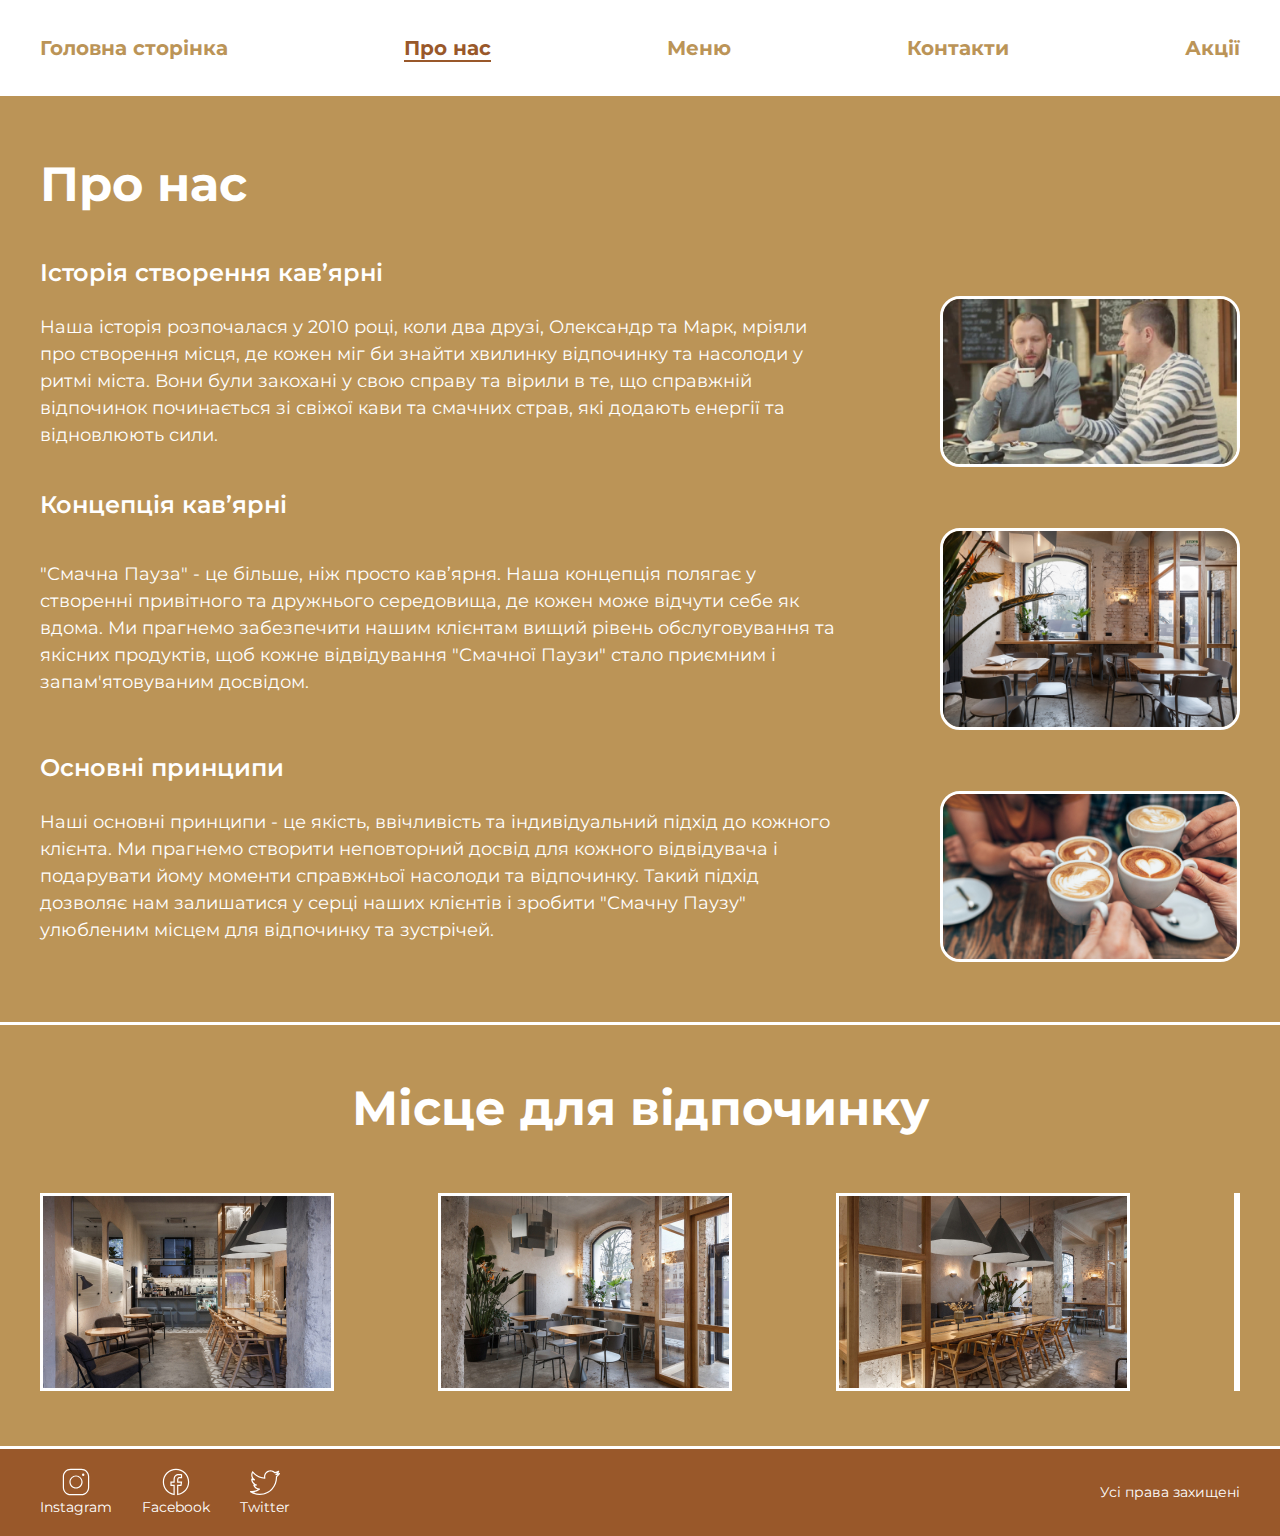
==== pages/about.html @ 5e8b5c7f "Create about.html" ====
<!DOCTYPE html>
<html lang="en">

<head>
    <meta charset="UTF-8">
    <meta name="viewport" content="width=device-width, initial-scale=1.0">
    <link rel="preconnect" href="https://fonts.googleapis.com">
    <link rel="preconnect" href="https://fonts.gstatic.com" crossorigin>
    <link href="https://fonts.googleapis.com/css2?family=Montserrat:ital,wght@0,100..900;1,100..900&display=swap"
        rel="stylesheet">
    <link rel="stylesheet" href="../css/style.css">
    <link rel="stylesheet" href="../css/reset.css">
    <title>Про нас</title>
</head>

<body>
    <!-- Шапка сайту -->
    <header>
        <!-- Контейнер, який обмежує ширину -->
        <div class="container">
            <!-- Меню (навігація) -->
            <nav class="header__menu">
                <ul class="header__menu-list">
                    <li class="header__menu-item">
                        <a href="../index.html" class="header__menu-link">Головна сторінка</a>
                    </li>
                    <li class="header__menu-item">
                        <a href="./about.html" class="header__menu-link active">Про нас</a>
                    </li>
                    <li class="header__menu-item">
                        <a href="./menu.html" class="header__menu-link">Меню</a>
                    </li>
                    <li class="header__menu-item">
                        <a href="./contacts.html" class="header__menu-link">Контакти</a>
                    </li>
                    <li class="header__menu-item">
                        <a href="./shares.html" class="header__menu-link">Акції</a>
                    </li>
                </ul>
            </nav>
        </div>
    </header>
    <!-- Головна частина сайту -->
    <main>
        <!-- Секція "  " -->
        <section class="about">
            <div class="container">
                <div class="about__wrapper">
                    <h1 class="about__title">Про нас</h1>
                    <div class="about__content">
                        <div class="about-box">
                            <h2 class="about-box__title">Історія створення кав’ярні</h2>
                            <div class="about-info">
                                <p class="about-info__text">
                                    Наша історія розпочалася у 2010 році, коли два друзі, Олександр та Марк, мріяли про створення місця, де кожен міг би знайти хвилинку відпочинку та насолоди у ритмі міста. Вони були закохані у свою справу та вірили в те, що справжній відпочинок починається зі свіжої кави та смачних страв, які додають енергії та відновлюють сили.
                                </p>
                                <img src="../img/about-1.jpg" alt="" class="about-info__img">
                            </div>
                        </div>
                        <div class="about-box">
                            <h2 class="about-box__title">Концепція кав’ярні</h2>
                            <div class="about-info">
                                <p class="about-info__text">
                                    "Смачна Пауза" - це більше, ніж просто кав’ярня. Наша концепція полягає у створенні привітного та дружнього середовища, де кожен може відчути себе як вдома. Ми прагнемо забезпечити нашим клієнтам вищий рівень обслуговування та якісних продуктів, щоб кожне відвідування "Смачної Паузи" стало приємним і запам'ятовуваним досвідом.
                                </p>
                                <img src="../img/about-2.jpg" alt="" class="about-info__img">
                            </div>
                        </div>
                        <div class="about-box">
                            <h2 class="about-box__title">Основні принципи</h2>
                            <div class="about-info">
                                <p class="about-info__text">
                                    Наші основні принципи - це якість, ввічливість та індивідуальний підхід до кожного клієнта. Ми прагнемо створити неповторний досвід для кожного відвідувача і подарувати йому моменти справжньої насолоди та відпочинку. Такий підхід дозволяє нам залишатися у серці наших клієнтів і зробити "Смачну Паузу" улюбленим місцем для відпочинку та зустрічей.
                                </p>
                                <img src="../img/about-3.jpg" alt="" class="about-info__img">
                            </div>
                        </div>
                    </div>
                </div>
            </div>
        </section>
        <section class="place">
            <div class="container">
                <div class="place__wrapper">
                    <h2 class="place__title">Місце для відпочинку</h2>
                    <div class="place__photos">
                        <img src="../img/place-1.jpg" alt="" class="place__photos-img">
                        <img src="../img/place-2.jpg" alt="" class="place__photos-img">
                        <img src="../img/place-4.jpg" alt="" class="place__photos-img">
                        <img src="../img/place-5.jpg" alt="" class="place__photos-img">
                    </div>
                </div>
            </div>
        </section>
    </main>
    <!-- Підвал сайту -->
    <footer>
        <!-- Контейнер, який обмежує ширину -->
        <div class="container">
            <div class="footer__wrapper">
                <div class="social">
                    <div class="social__block">
                        <a href="#" class="social__block-link">
                            <img src="../img/instagram.svg" alt="" class="social__block-img">
                            <p class="social__block-name">Instagram</p>
                        </a>
                    </div>
                    <div class="social__block">
                        <a href="#" class="social__block-link">
                            <img src="../img/facebook.svg" alt="" class="social__block-img">
                            <p class="social__block-name">Facebook</p>
                        </a>
                    </div>
                    <div class="social__block">
                        <a href="#" class="social__block-link">
                            <img src="../img/twitter.svg" alt="" class="social__block-img">
                            <p class="social__block-name">Twitter</p>
                        </a>
                    </div>
                </div>
                <div class="copyrights">
                    <p class="copyrights-text">Усі права захищені</p>
                </div>
            </div>
        </div>
    </footer>
</body>

</html>
---- css/style.css ----
body {
  font-family: "Montserrat", sans-serif;
  font-size: 14px;
  font-weight: 400;
  color: #fff;
  background-color: #bb9457;
  line-height: 1.5;
}

.container {
  max-width: 1230px;
  padding: 0 15px;
  margin: 0 auto;
}
/* --------------------------------------------------------------------------------------------------------------------------------------------------- */
header {
  background-color: #fff;
}

.header__menu-list {
  display: flex;
  justify-content: space-between;
  align-items: center;
  padding: 33px 0;
}

.header__menu-link {
  color: #bb9457;
  font-weight: 700;
  font-size: 20px;
  transition: all 0.3s ease-in;
}

.header__menu-link:hover {
  color: #99582a;
}

.active {
  color: #99582a;
  border-bottom: 2px solid #99582a;
}
/* --------------------------------------------------------------------------------------------------------------------------------------------------- */
.inner {
  background-image: url("../img/bg.jpg");
  background-repeat: no-repeat;
  background-size: cover;
  background-position: center;
  padding: 135px 0;
  border-bottom: 3px solid #fff;
}

.inner__title {
  font-weight: 700;
  font-size: 48px;
  max-width: 450px;
  margin-bottom: 24px;
  line-height: 1.2;
}

.inner__subtitle {
  font-size: 18px;
  max-width: 508px;
}
/* --------------------------------------------------------------------------------------------------------------------------------------------------- */
.features {
  padding: 33px 0;
  border-bottom: 3px solid #fff;
}

.features__title {
  font-size: 28px;
  font-weight: 700;
  margin-bottom: 33px;
}

.features__cardbox {
  display: grid;
  grid-template-columns: repeat(3, 1fr);
  grid-template-rows: repeat(2, 1fr);
  gap: 33px;
}

.features__card {
  background-color: #fff;
  border-radius: 20px;
  padding: 14px 18px;
}

.features__card-name {
  font-size: 20px;
  font-weight: 700;
  color: #99582a;
  margin-bottom: 14px;
}

.features__card-text {
  font-size: 14px;
  color: #99582a;
}
/* --------------------------------------------------------------------------------------------------------------------------------------------------- */
.popular {
  padding: 33px 0;
  border-bottom: 3px solid #fff;
  background-color: #99582a;
}

.popular__title {
  font-size: 28px;
  font-weight: 700;
  margin-bottom: 33px;
}

.popular__drinks,
.popular__desserts {
  display: flex;
  justify-content: space-between;
}

.popular__drinks {
  margin-bottom: 33px;
}

.popular__drinks-img {
  border-radius: 20px 20px 0 0;
  border: 3px solid #fff;
}

.popular__drinks-name,
.popular__desserts-name {
  background-color: #fff;
  height: 42px;
  font-size: 20px;
  font-weight: 700;
  color: #99582a;
  text-align: center;
  padding-top: 3px;
}

.popular__desserts-img {
  border: 3px solid #fff;
}

.popular__desserts-name {
  border-radius: 0 0 20px 20px;
}
/* --------------------------------------------------------------------------------------------------------------------------------------------------- */
.contact__form {
  padding: 90px 0;
  border-bottom: 3px solid #fff;
}

.form__title {
  font-weight: 700;
  font-size: 28px;
  text-align: center;
  margin-bottom: 33px;
}

form {
  display: flex;
  flex-direction: column;
  max-width: 926px;
  border-radius: 20px;
  margin: 0 auto;
  padding: 36px 254px;
  background-color: #99582a;
}

.form__subtitle {
  font-weight: 500;
  font-size: 21px;
  max-width: 250px;
  line-height: 1.2;
  margin-bottom: 35px;
}

input,
.form__button {
  height: 44px;
  border: 2px solid #bb9457;
  border-radius: 20px;
  padding: 13px 0 13px 19px;
}

.form__firstname,
.form__phone {
  background-color: #fff;
  margin-bottom: 18px;
  color: #99582a;
  font-weight: 500;
}

.form__button {
  background-color: #bb9457;
  border-color: #fff;
  padding: 11px 22px;
  margin: 0 auto;
  font-weight: 600;
  font-size: 18px;
  margin-top: 13px;
  box-shadow: 0 4px 6.1px rgba(255, 255, 255, 0.25);
}
/* --------------------------------------------------------------------------------------------------------------------------------------------------- */
footer {
  background-color: #99582a;
  padding: 18px 0;
}

.footer__wrapper {
  display: flex;
  justify-content: space-between;
  align-items: center;
}

.social {
  display: flex;
  align-items: center;
  gap: 30px;
  text-align: center;
}

.social__block-img {
  height: 30px;
}

.social__block-name {
  color: #fff;
}
/* --------------------------------------------------------------------------------------------------------------------------------------------------- */
.about {
  background-color: #bb9457;
  padding: 60px 0;
  border-bottom: 3px solid #fff;
}

.about__title {
  font-weight: 700;
  font-size: 48px;
  margin-bottom: 41px;
  line-height: 1.2;
}

.about__content {
  display: flex;
  flex-direction: column;
  gap: 20px;
}

.about-box__title {
  font-size: 24px;
  font-weight: 600;
  margin-bottom: 5px;
}

.about-info {
  display: flex;
  align-items: center;
  justify-content: space-between;
}

.about-info__text {
  max-width: 800px;
  font-size: 18px;
  font-weight: 400;
}

.about-info__img {
  max-width: 300px;
  border-radius: 20px;
  border: 3px solid #fff;
}

.place {
  padding: 55px 0;
  border-bottom: 3px solid #fff;
}

.place__title {
  font-weight: 700;
  font-size: 48px;
  margin-bottom: 55px;
  line-height: 1.2;
  text-align: center;
}

.place__photos {
  display: flex;
  justify-content: space-between;
}

.place__photos-img {
  border: 3px solid #fff;
}
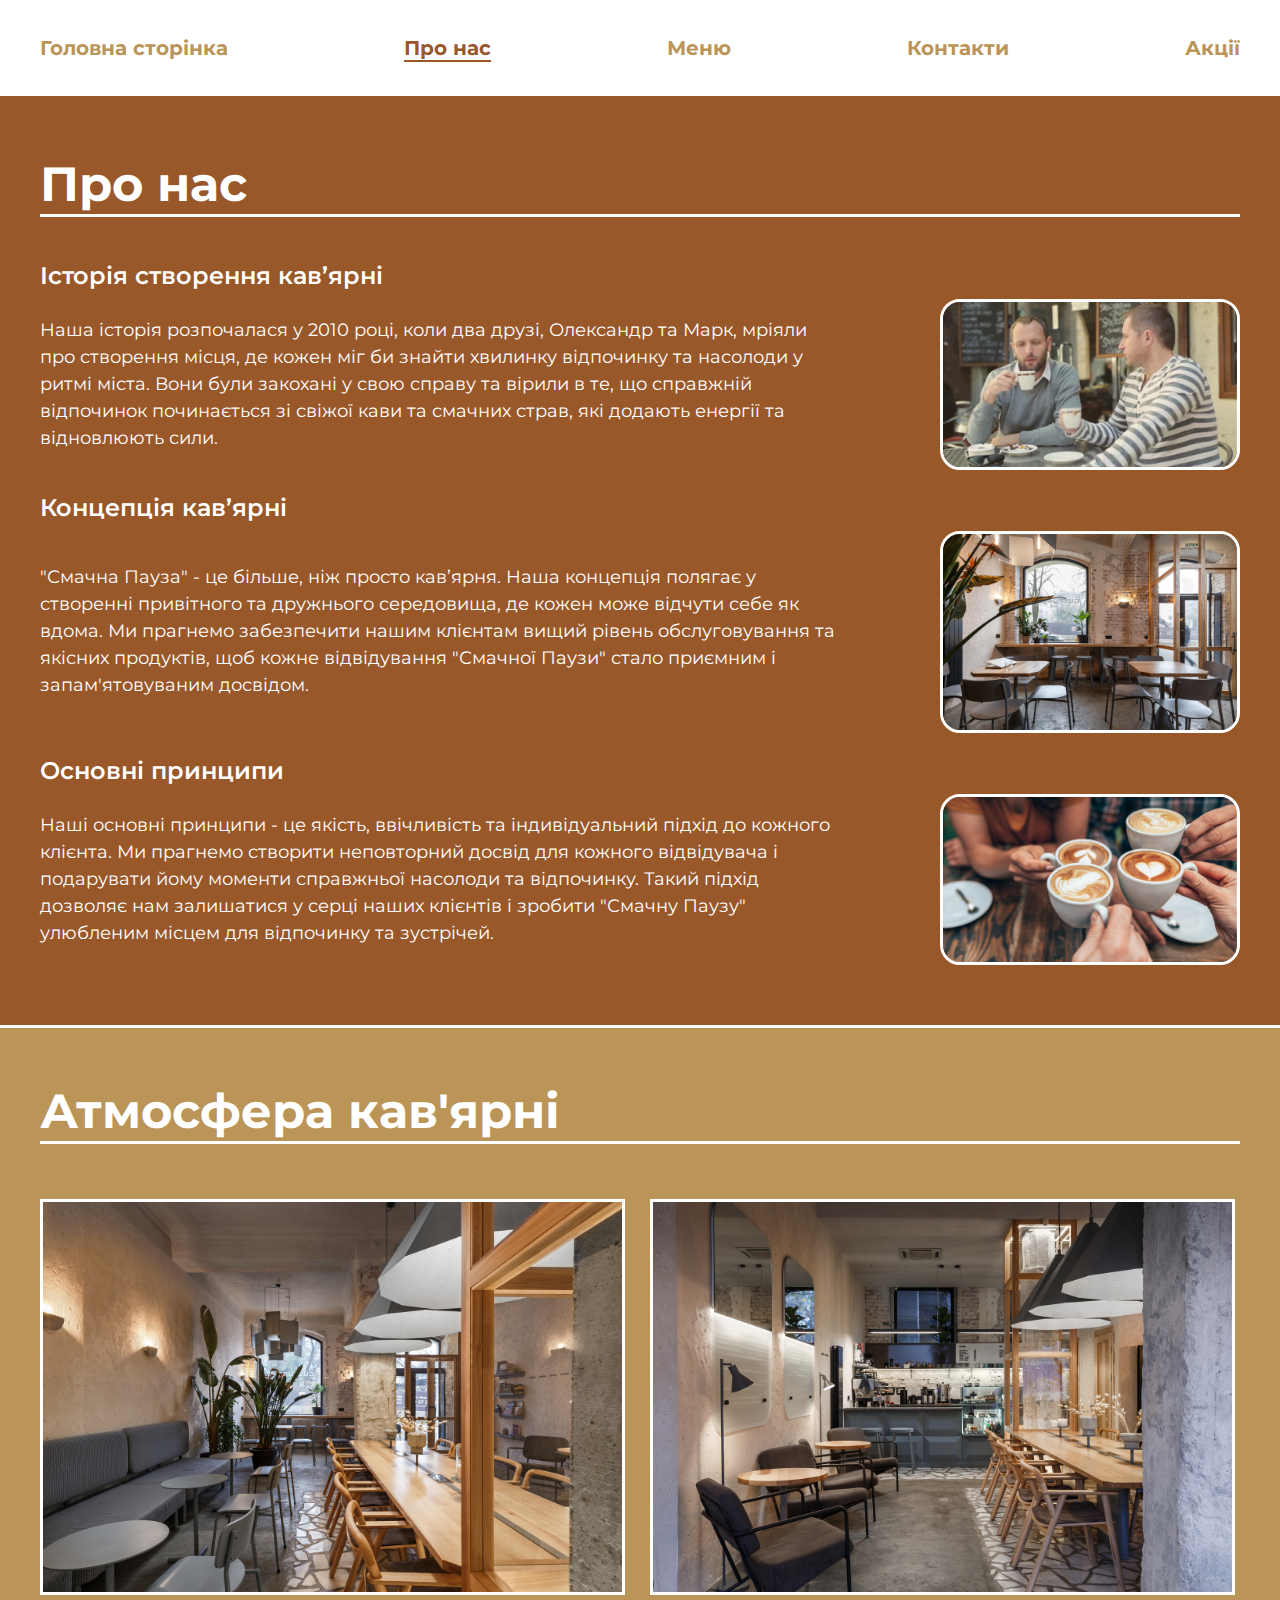
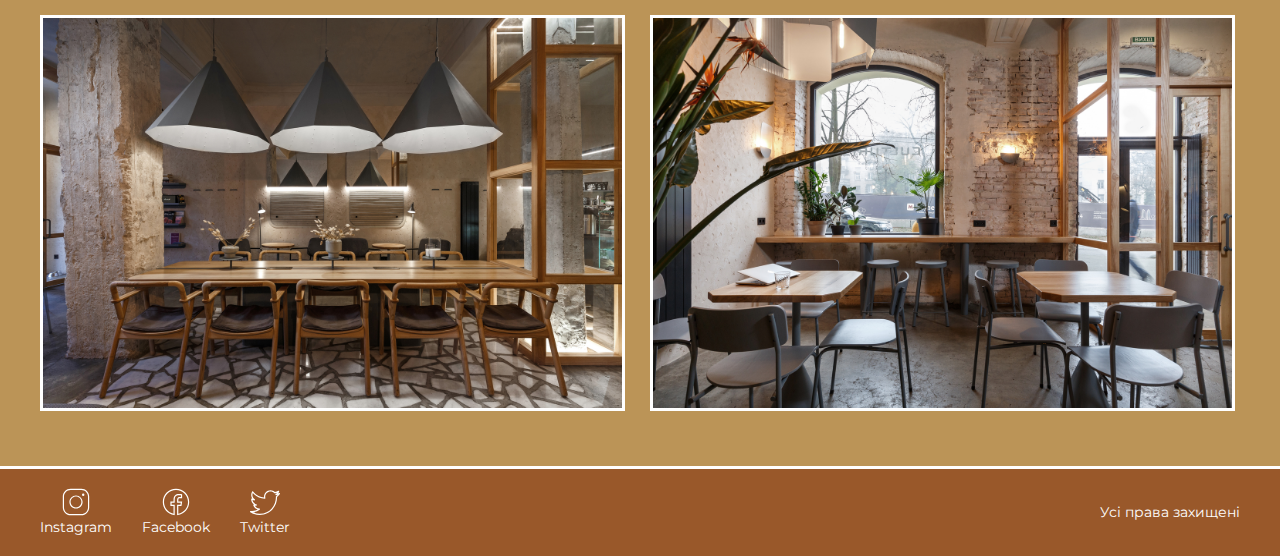
==== commit 6a718b7f: "Update about.html" ====
--- a/pages/about.html
+++ b/pages/about.html
@@ -82,12 +82,12 @@
         <section class="place">
             <div class="container">
                 <div class="place__wrapper">
-                    <h2 class="place__title">Місце для відпочинку</h2>
+                    <h2 class="place__title">Атмосфера кав'ярні</h2>
                     <div class="place__photos">
-                        <img src="../img/place-1.jpg" alt="" class="place__photos-img">
-                        <img src="../img/place-2.jpg" alt="" class="place__photos-img">
-                        <img src="../img/place-4.jpg" alt="" class="place__photos-img">
-                        <img src="../img/place-5.jpg" alt="" class="place__photos-img">
+                        <img src="../img/place-1.jpg" alt="" class="place__photos-img place__photos-img-1">
+                        <img src="../img/place-2.jpg" alt="" class="place__photos-img place__photos-img-2">
+                        <img src="../img/place-3.jpg" alt="" class="place__photos-img place__photos-img-3">
+                        <img src="../img/place-4.jpg" alt="" class="place__photos-img place__photos-img-4">
                     </div>
                 </div>
             </div>
--- a/css/style.css
+++ b/css/style.css
@@ -228,7 +228,7 @@
 }
 /* --------------------------------------------------------------------------------------------------------------------------------------------------- */
 .about {
-  background-color: #bb9457;
+  background-color: #99582a;
   padding: 60px 0;
   border-bottom: 3px solid #fff;
 }
@@ -238,6 +238,7 @@
   font-size: 48px;
   margin-bottom: 41px;
   line-height: 1.2;
+  border-bottom: 3px solid #fff;
 }
 
 .about__content {
@@ -270,6 +271,8 @@
   border: 3px solid #fff;
 }
 
+/* --------------------------------------------------------------------------------------------------------------------------------------------------- */
+
 .place {
   padding: 55px 0;
   border-bottom: 3px solid #fff;
@@ -280,15 +283,96 @@
   font-size: 48px;
   margin-bottom: 55px;
   line-height: 1.2;
-  text-align: center;
+  border-bottom: 3px solid #fff;
 }
 
 .place__photos {
-  display: flex;
-  justify-content: space-between;
+  display: grid;
+  grid-template-columns: repeat(4, 1fr);
+  grid-template-rows: repeat(2, 1fr);
+  gap: 20px;
 }
 
 .place__photos-img {
   border: 3px solid #fff;
-}
-
+  height: 396px;
+  width: 585px;
+}
+
+.place__photos-img-1,
+.place__photos-img-3 {
+  grid-column: 1/3;
+}
+
+.place__photos-img-2,
+.place__photos-img-4 {
+  grid-column: 3/5;
+}
+
+/* --------------------------------------------------------------------------------------------------------------------------------------------------- */
+
+.menu {
+  border-bottom: 3px solid #fff;
+}
+
+.menu__title {
+  font-weight: 700;
+  font-size: 48px;
+  margin-bottom: 41px;
+  line-height: 1.2;
+  border-bottom: 3px solid #fff;
+}
+
+.menu__table-title {
+  font-size: 24px;
+  font-weight: 600;
+  margin-bottom: 10px;
+}
+
+.menu__table {
+  border-collapse: collapse;
+}
+
+.menu__table th,
+.menu__table td {
+  font-size: 15px;
+  padding: 10px;
+  border: 2px solid #fff;
+}
+
+.menu__table th {
+  font-size: 16px;
+}
+
+.menu__table-name,
+.menu__table-price {
+  font-weight: 500;
+}
+
+.menu__table-info {
+  max-width: 800px;
+}
+
+.menu__table-size,
+.menu__table-price {
+  text-align: center;
+}
+
+.menu-coffee {
+  background-color: #99582a;
+  padding: 60px 0 30px;
+}
+
+.menu-coffee__table {
+  background-color: #bb9457;
+}
+
+.menu-desserts {
+  padding: 30px 0 60px;
+}
+
+.menu-desserts__table {
+  background-color: #99582a;
+}
+
+/* --------------------------------------------------------------------------------------------------------------------------------------------------- */
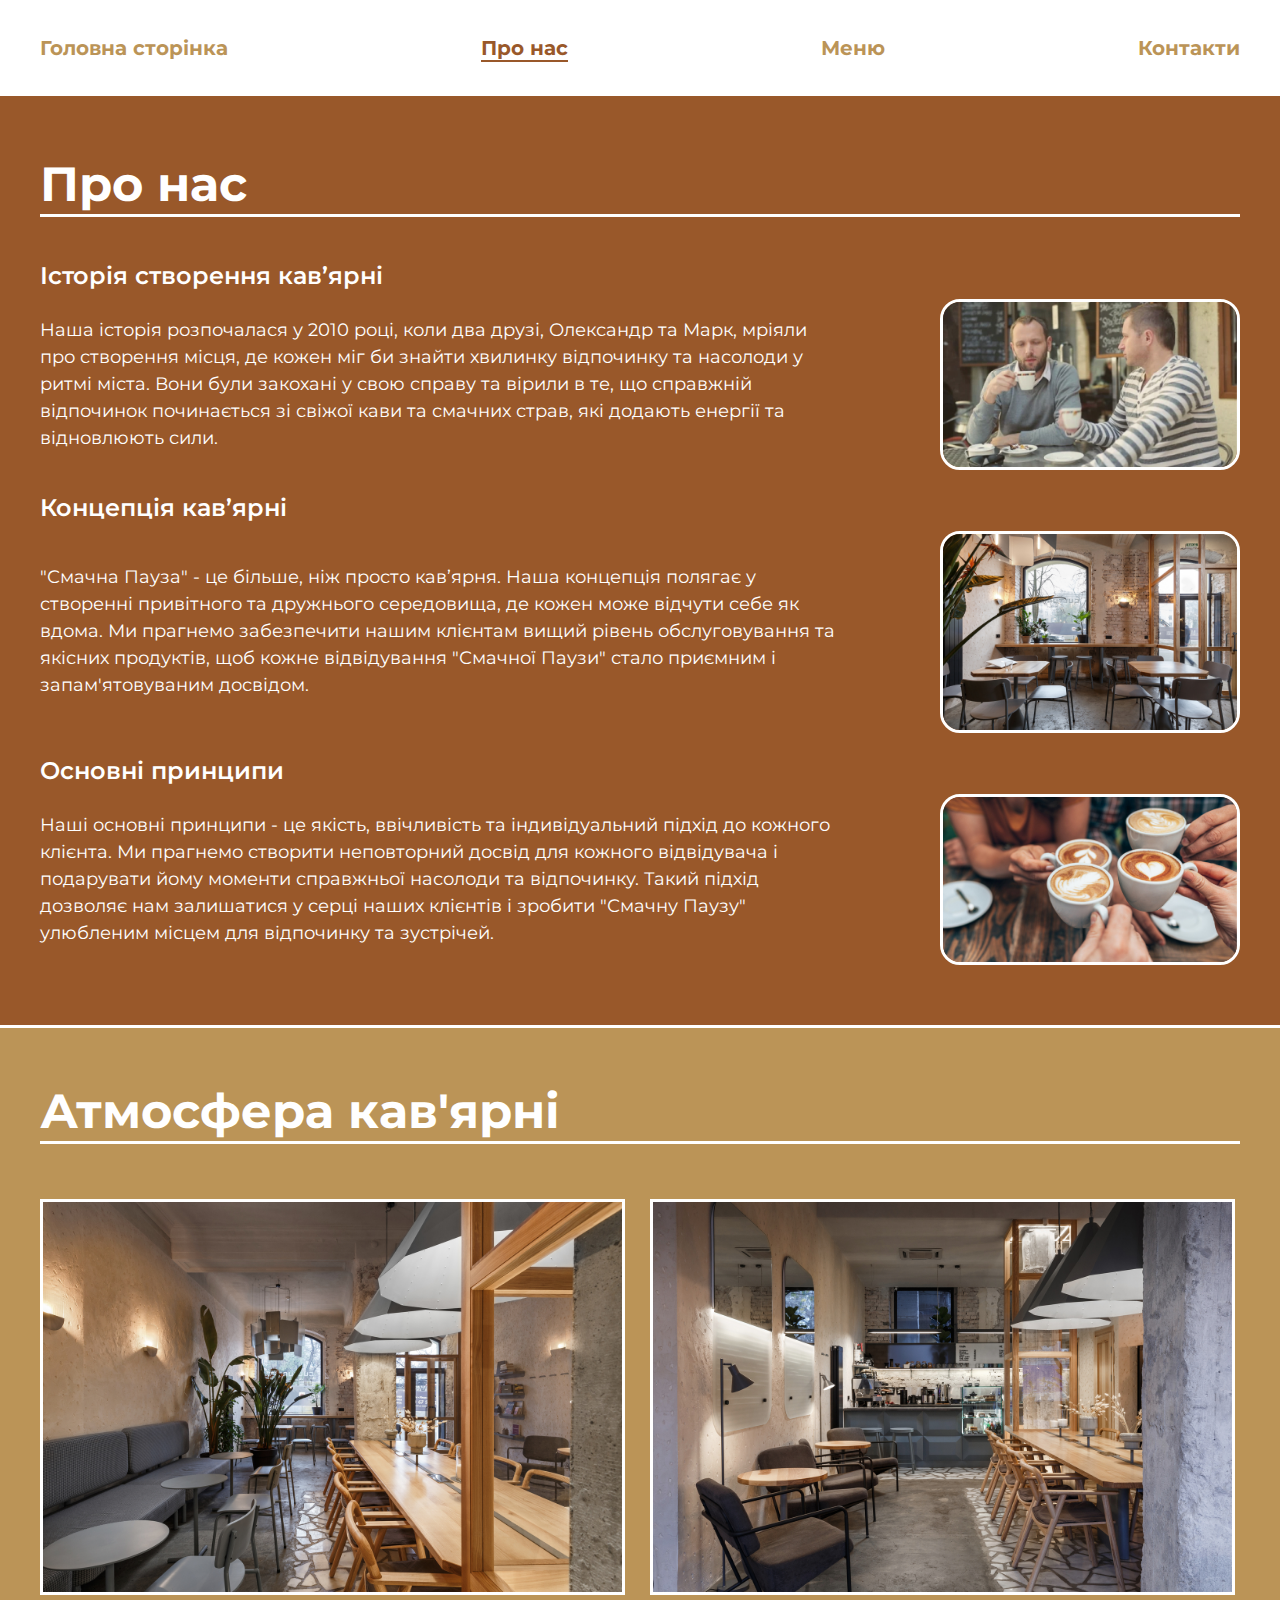
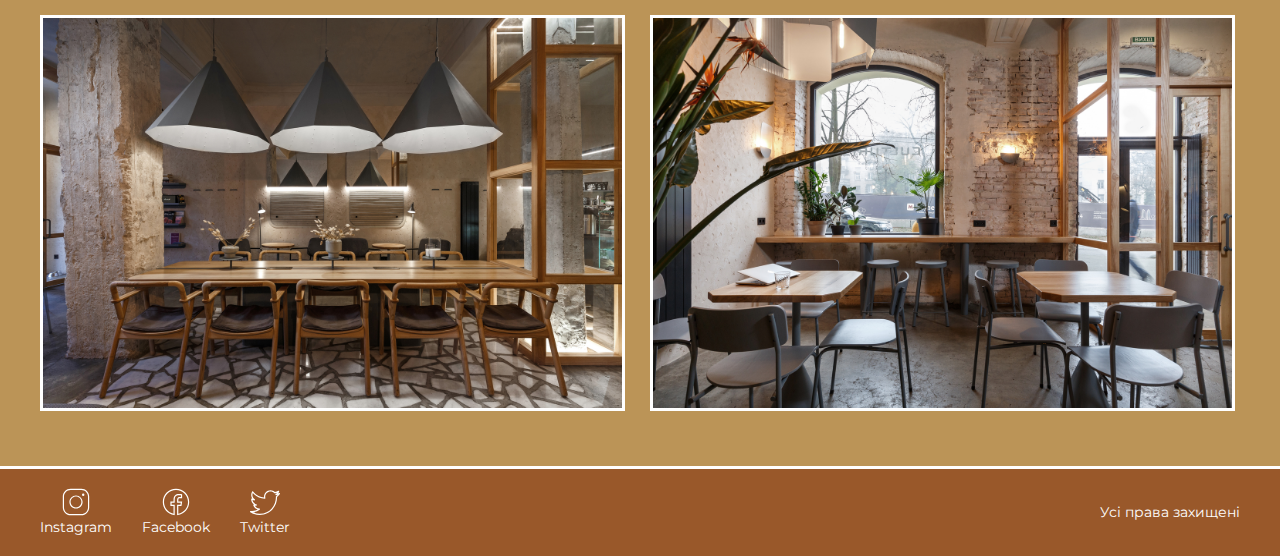
==== commit e3501eb3: "Update about.html" ====
--- a/pages/about.html
+++ b/pages/about.html
@@ -32,9 +32,6 @@
                     </li>
                     <li class="header__menu-item">
                         <a href="./contacts.html" class="header__menu-link">Контакти</a>
-                    </li>
-                    <li class="header__menu-item">
-                        <a href="./shares.html" class="header__menu-link">Акції</a>
                     </li>
                 </ul>
             </nav>
--- a/css/style.css
+++ b/css/style.css
@@ -376,3 +376,68 @@
 }
 
 /* --------------------------------------------------------------------------------------------------------------------------------------------------- */
+
+.contacts-address {
+  background-color: #99582a;
+  border-bottom: 3px solid #fff;
+  padding: 60px 0 30px;
+}
+
+.contacts__title {
+  font-weight: 700;
+  font-size: 48px;
+  margin-bottom: 41px;
+  line-height: 1.2;
+  border-bottom: 3px solid #fff;
+}
+
+.contacts-address__title,
+.contacts-info__title {
+  font-size: 24px;
+  font-weight: 600;
+  margin-bottom: 24px;
+}
+
+.contacts-address__list {
+  padding-left: 16px;
+  display: flex;
+  flex-direction: column;
+  gap: 10px;
+}
+
+.contacts-address__item {
+  list-style: disc;
+  font-size: 16px;
+}
+
+.contacts-info {
+  background-color: #bb9457;
+  border-bottom: 3px solid #fff;
+  padding: 30px 0;
+}
+
+.contacts__info {
+  display: flex;
+  flex-direction: column;
+  gap: 10px;
+  background-color: #99582a;
+  max-width: 434px;
+  border: 3px solid #fff;
+  border-radius: 20px;
+  padding: 10px;
+}
+
+.contacts__infobox {
+  display: flex;
+  gap: 7px;
+}
+
+.contacts__infobox p {
+  font-size: 16px;
+  font-weight: 700;
+}
+
+.contacts__infobox a {
+  color: #fff;
+  font-size: 16px;
+}
